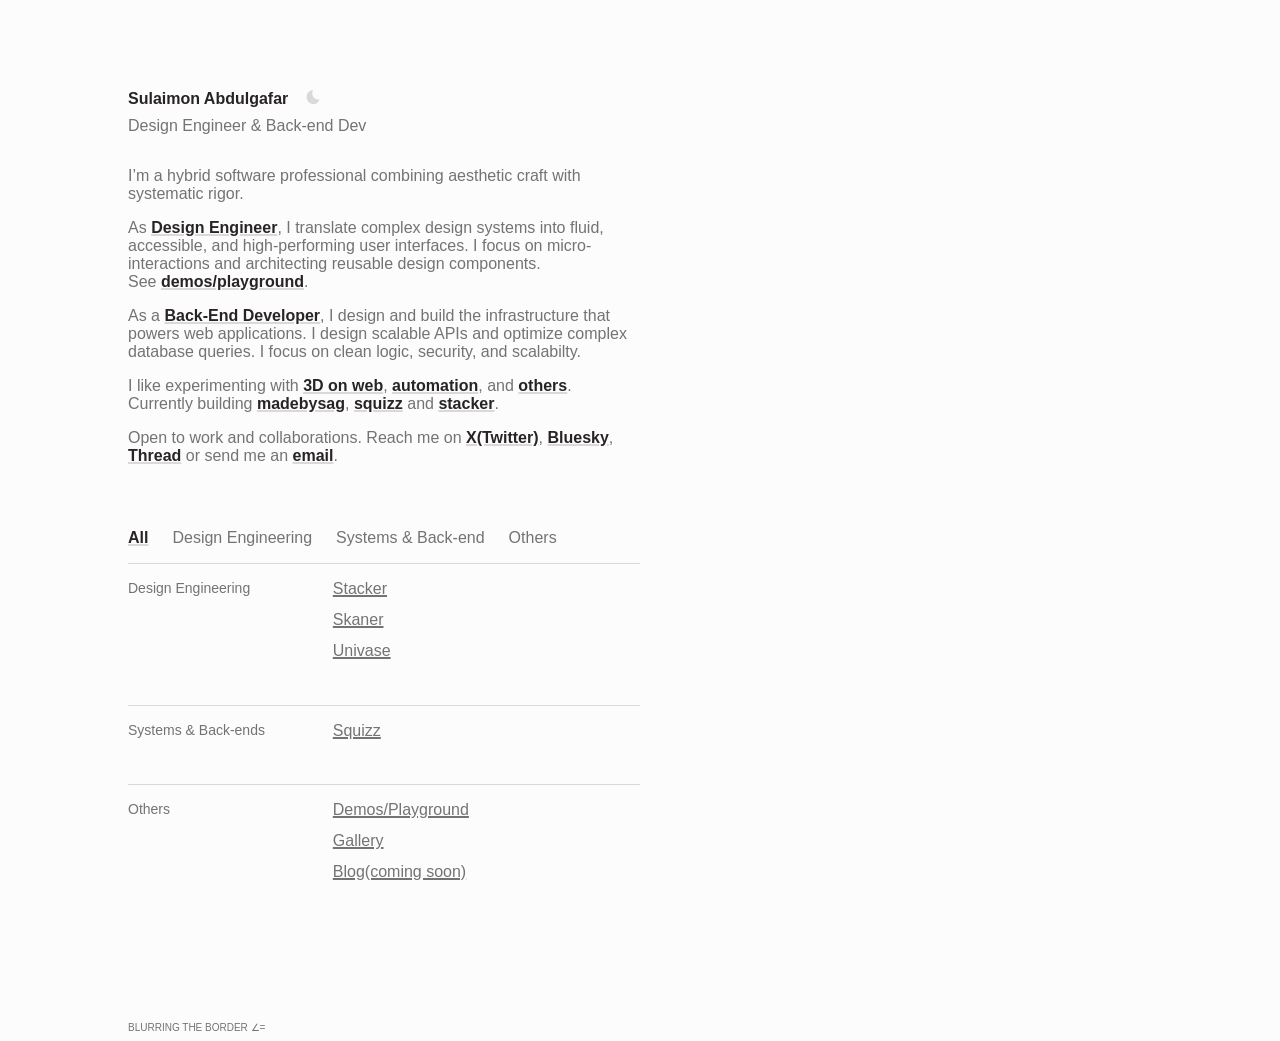
==== index.html @ b23f850d "Added Theme changing Functionality" ====
<!DOCTYPE html>
<html lang="en" class="">
<head>
    <meta charset="UTF-8">
    <meta name="viewport" content="width=device-width, initial-scale=1.0">
    <meta name="description" content="Sulaimon Abdulgafar, madebysag, design engineer, back-end developer, web developer, interactive web developer, full-stack developer, designer, website" >

    <link rel="stylesheet" href="./css/index.css">
    <script type="module" src="./js/index.js"></script>

    <title>Sulaimon Abdulgafar — Design Engineer & Back-end Dev</title>

</head>
<body >
    <header>
        <div >
            <h4 class="text-black" >Sulaimon Abdulgafar</h4>
            <button type="button" class="theme_toggle"><img src="./static/icons/moon.svg" alt="Theme Toggle" ></button>
        </div>
        <div><p>Design Engineer & Back-end Dev</p></div>
    </header>

    <main>
        <section>
            <p>I’m a hybrid software professional combining aesthetic craft with systematic rigor.</p>
            
            <p>As <a>Design Engineer</a>,  I translate complex design systems into fluid, accessible, and high-performing user interfaces. I focus on micro-interactions and architecting reusable design components. <br /> See <a>demos/playground</a>.</p>

            <p>As a <a>Back-End Developer</a>, I design and build the infrastructure that powers web applications. I design scalable APIs and optimize complex database queries. I focus on clean logic, security, and scalabilty.</p>

            <p>I like experimenting with <a>3D on web</a>, <a>automation</a>, and <a>others</a>. Currently building <a>madebysag</a>, <a>squizz</a> and <a>stacker</a>.</p>

            <p>Open to work and collaborations. Reach me on <a>X(Twitter)</a>, <a>Bluesky</a>, <a>Thread</a> or send me an <a>email</a>.</p>

        </section>

        <section class="projects">
            <nav>
                <ul>
                    <li><button class="active">All</button></li>
                    <li><button>Design Engineering</button></li>
                    <li><button>Systems & Back-end</button></li>
                    <li><button>Others</button></li>
                </ul>
            </nav>

            <div class="section">
                <div class="title"><p>Design Engineering</p></div>
                <div class="list">
                    <div><a href="">Stacker</a></div>
                    <div><a href="">Skaner</a></div>
                    <div><a href="">Univase</a></div>
                </div>
            </div>

            <div class="section">
                <div class="title"><p>Systems & Back-ends</p></div>
                <div class="list">
                    <div><a href="">Squizz</a></div>
                </div>
            </div>

            <div class="section">
                <div class="title"><p>Others</p></div>
                <div class="list">
                    <div><a href="">Demos/Playground</a></div>
                    <div><a href="">Gallery</a></div>
                    <div><a href="">Blog(coming soon)</a></div>
                </div>
            </div>

        </section>
    </main>

    <footer>BLURRING THE BORDER &angle;=</footer>
</body>
</html>
---- css/index.css ----
* {
    margin: 0;
    padding: 0;
    box-sizing: border-box;
    background-color: transparent;
    border: none;
    text-decoration: none;
    font-family: "Noto Sans", sans-serif;
    font-size: 16px;
    font-weight: 500;
    color: var(--grey);
}

:root {
    --grey: hsl(0, 0%, 45%);
    --grey-1: hsl(0, 0%, 85%);
    --grey-2: hsl(0, 0%, 98%);
    --black: hsl(0, 5%, 15%);
    
    background-color: hsl(0, 0%, 99%);
}

.dark-theme {
    --grey: hsl(0, 0%, 85%);
    --black: hsl(0, 0%, 98%);
    
    background-color: hsl(0, 5%, 15%);
}


button, a {
    cursor: pointer;
}

/* *
 * Page nav in playground and other pages
*/
nav.page_nav {
    padding: 3rem 10vw 0rem;
}

nav.page_nav a > span {
    text-decoration: underline;
    text-decoration-thickness: 2px;
    padding: 0.2rem 0.5rem;
}
    


/* 
 * Header
 
 */
header {
    padding: 10vh 10vw 1rem;
}

header > div:first-child {
    display: flex;
    margin-bottom: 0.2rem;
}

header > div:first-child > button {
    display: flex;
    align-items: center;
    justify-content: center;
    margin: -0.5rem 0.5rem 0rem;
    height: 2rem;
    width: 2rem;
    border-radius: 50%;
    overflow: hidden;
}

header > div:first-child > button:hover {
    border: var(--grey-1) 1px solid;
}

header h4 {
    color: var(--black);
    font-weight: 700;
}

/*
 * Main

 */
main {
    padding: 1rem 10vw 1rem; 
}

main > section {
    max-width: 512px;
}

main > section > p {
    margin-bottom: 1rem;
}

main > section > p > a {
    font-weight: 700;
    color: var(--black);
    text-decoration: underline;
    text-decoration-color: var(--grey-1);
    text-decoration-thickness: 2px;

}

main > section.projects {
    padding-top: 2rem;
    max-width: 512px;
}

main > section.projects > nav > ul {
    list-style: none;
    display: flex;
    padding: 1rem 0;
}

main > section.projects > nav > ul button {
    padding-right: 0.5rem;
    margin-right: 1rem;
}

main > section.projects > nav > ul button.active {
    font-weight: 700;
    color: var(--black);
    text-decoration: underline;
    text-decoration-color: var(--grey-1);
    text-decoration-thickness: 2px;
}

section.projects > div {
    border-top: var(--grey-1) 1px solid;
    display: grid;
    grid-template-columns: 2fr 3fr;
    padding: 1rem 0 2rem;
}

section.projects > div > .title p {
    font-size: 14px;
}

section.projects > div > .list a {
    display: inline-block;
    text-decoration: underline;
    text-decoration-thickness: 2px;
    padding-right: 0.5rem;
    margin-bottom:  0.8rem;
}

footer{
    font-size: 10px;
    padding: 5rem 10vw 0.5rem;
}



/* **
**  The Playground section
*/
.demos_display > section {
    padding: 3rem 10vw 0rem;
    max-width: 512px;
}

section.display_wrapper {
    margin: 3rem 10vw 0rem;
    padding: 0;
    border: var(--grey-1) 2px solid;
    border-radius: 10px;
    height: 80vh;
    max-width: 80vw;
    overflow: hidden;
}
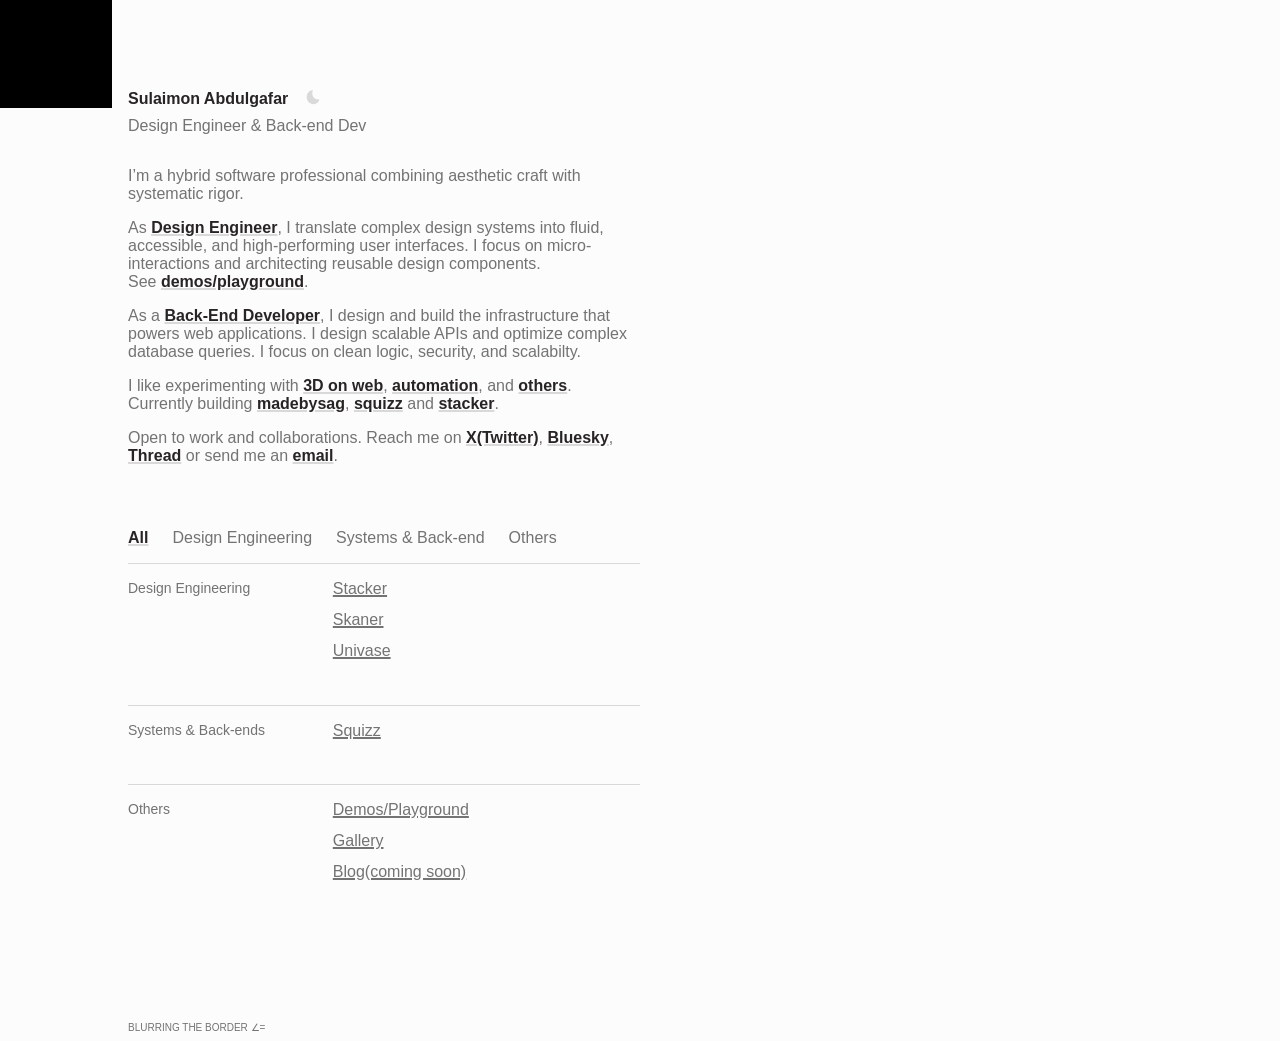
==== commit 63e0657f: "Add Tween.js Started Transistion animation" ====
--- a/index.html
+++ b/index.html
@@ -12,6 +12,10 @@
 
 </head>
 <body >
+    <div class="transistion_wrapper">
+        <canvas ></canvas>
+    </div>
+    
     <header>
         <div >
             <h4 class="text-black" >Sulaimon Abdulgafar</h4>
--- a/css/index.css
+++ b/css/index.css
@@ -44,7 +44,24 @@
     text-decoration-thickness: 2px;
     padding: 0.2rem 0.5rem;
 }
-    
+
+/**
+ ** The Transisition Div
+*/
+.transistion_wrapper {
+    width: 100%;
+    height: 100vh;
+    position: fixed;
+    top: 0;
+    left: 0;
+    pointer-events: none;
+}    
+
+.transistion_wrapper > canvas {
+    width: 100%;
+    height: 100%;
+}
+
 
 
 /* 
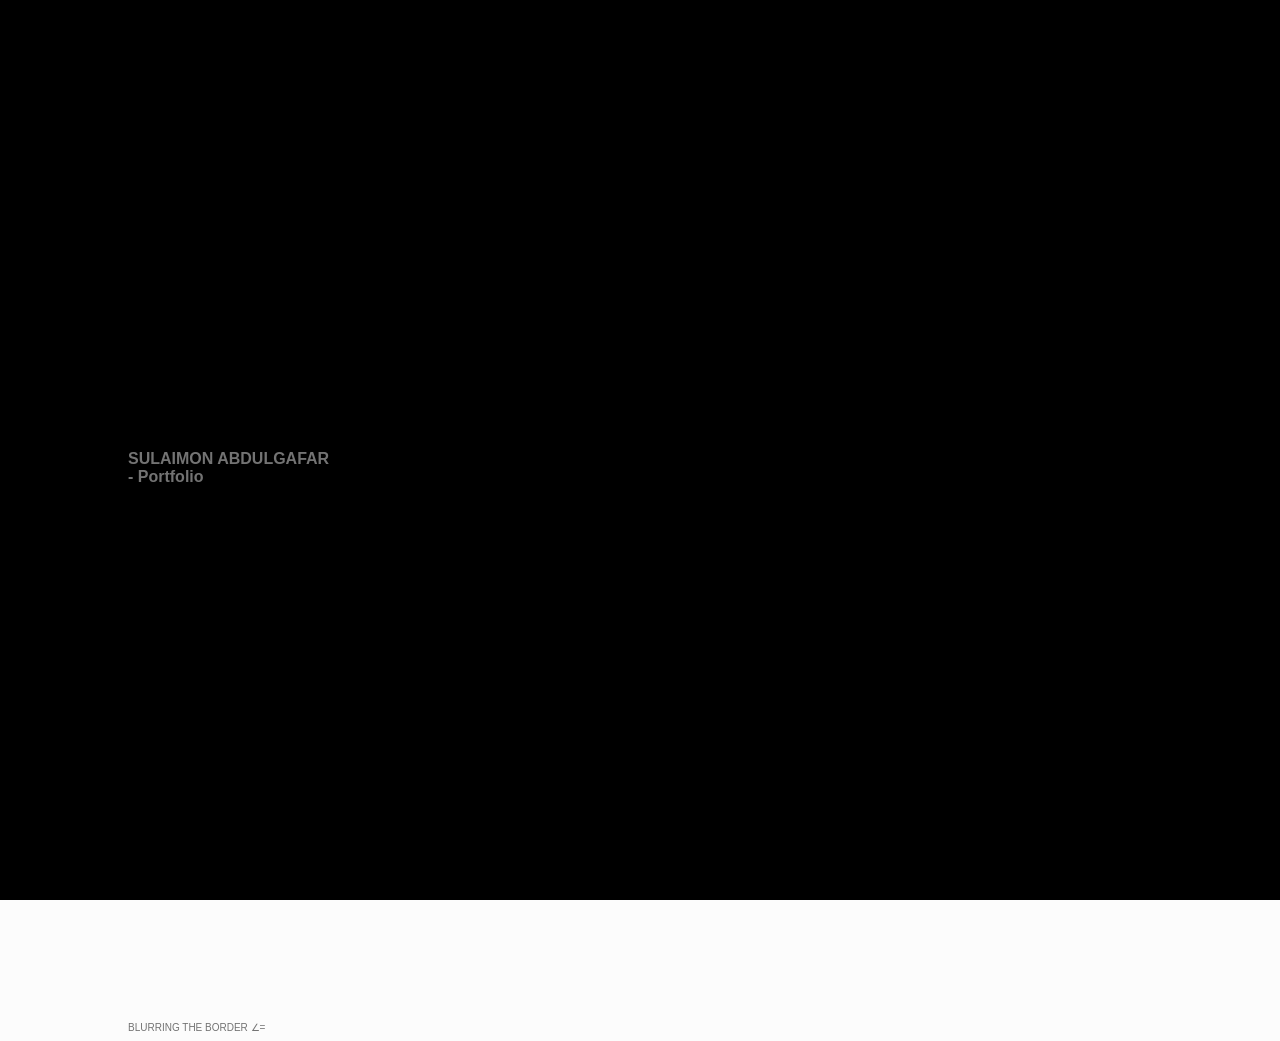
==== commit bbe8686d: "Completed the FadeIn and Fadeout transition, suitable for MPAs" ====
--- a/index.html
+++ b/index.html
@@ -1,5 +1,5 @@
 <!DOCTYPE html>
-<html lang="en" class="">
+<html lang="en" class="dark-them">
 <head>
     <meta charset="UTF-8">
     <meta name="viewport" content="width=device-width, initial-scale=1.0">
@@ -14,6 +14,7 @@
 <body >
     <div class="transistion_wrapper">
         <canvas ></canvas>
+        <h3 class="fade_content">SULAIMON ABDULGAFAR <br> - Portfolio</h3>
     </div>
     
     <header>
--- a/css/index.css
+++ b/css/index.css
@@ -18,6 +18,7 @@
     --black: hsl(0, 5%, 15%);
     
     background-color: hsl(0, 0%, 99%);
+    transition: background-color 0.2s ease-in;
 }
 
 .dark-theme {
@@ -55,6 +56,12 @@
     top: 0;
     left: 0;
     pointer-events: none;
+    background-color: hsl(0, 0%, 99%);
+    transition: opacity 1s ease-in;
+}    
+
+.dark-theme .transistion_wrapper {
+    background-color: hsl(0, 5%, 15%);
 }    
 
 .transistion_wrapper > canvas {
@@ -62,6 +69,18 @@
     height: 100%;
 }
 
+.transistion_wrapper > .fade_content {
+    position: fixed;
+    top: 50%;
+    left: 50%;
+    transform: translate(-50%);
+    width: 80%;
+    mix-blend-mode: difference;
+    font-size: 1rem;
+    font-weight: 700;
+    opacity: 0;
+    transition: opacity 0.8s ease-in;
+}
 
 
 /* 
@@ -169,23 +188,3 @@
     font-size: 10px;
     padding: 5rem 10vw 0.5rem;
 }
-
-
-
-/* **
-**  The Playground section
-*/
-.demos_display > section {
-    padding: 3rem 10vw 0rem;
-    max-width: 512px;
-}
-
-section.display_wrapper {
-    margin: 3rem 10vw 0rem;
-    padding: 0;
-    border: var(--grey-1) 2px solid;
-    border-radius: 10px;
-    height: 80vh;
-    max-width: 80vw;
-    overflow: hidden;
-}
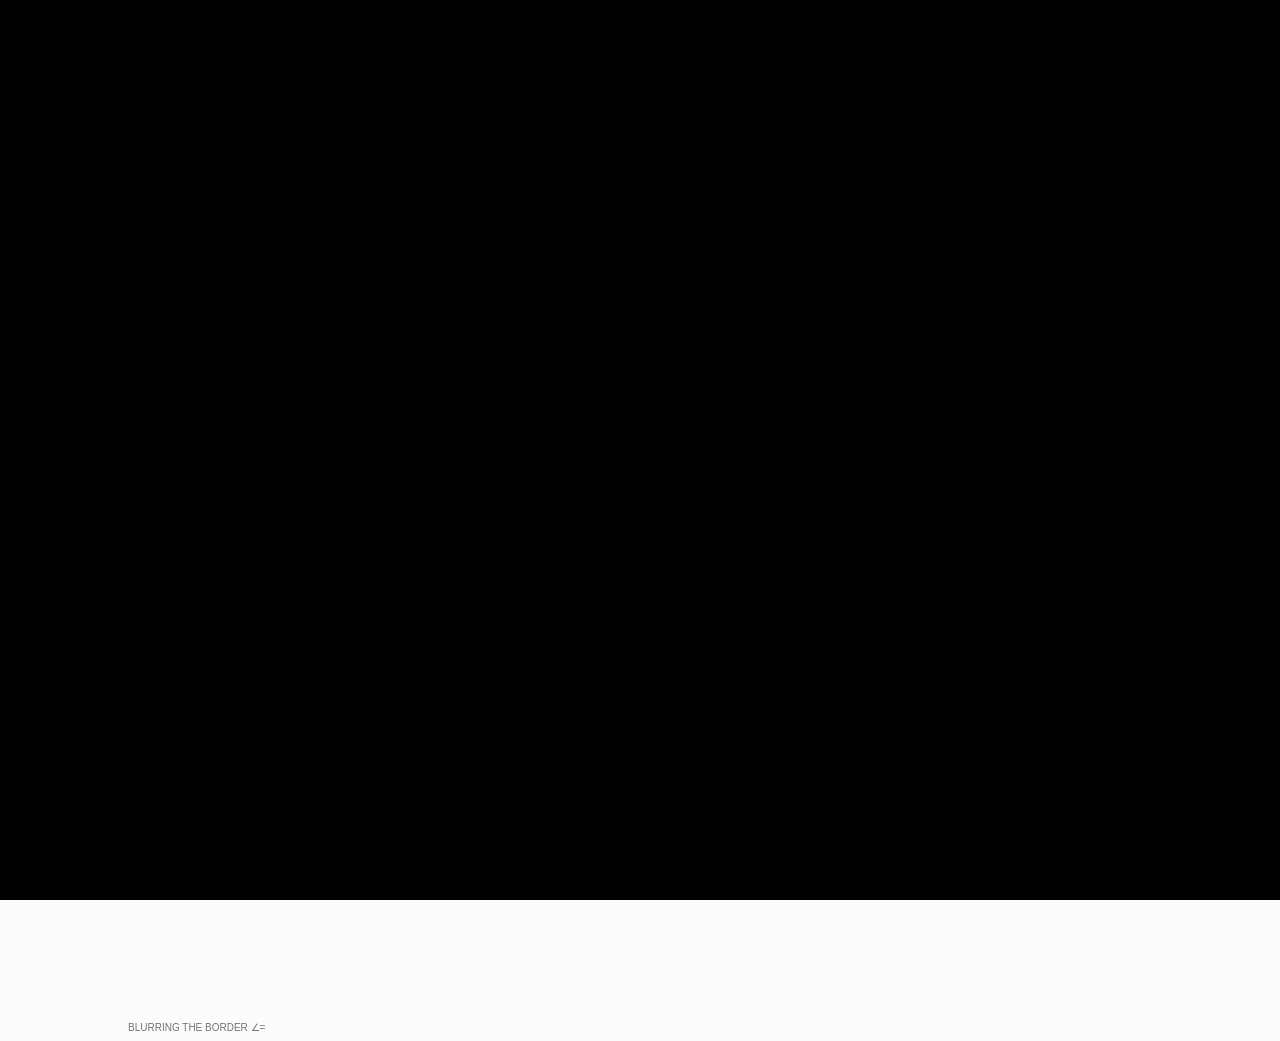
==== commit 47417d53: "Full screen animation now works perfectly" ====
--- a/index.html
+++ b/index.html
@@ -39,17 +39,17 @@
 
         </section>
 
-        <section class="projects">
+        <section class="projects table_list">
             <nav>
                 <ul>
-                    <li><button class="active">All</button></li>
-                    <li><button>Design Engineering</button></li>
-                    <li><button>Systems & Back-end</button></li>
-                    <li><button>Others</button></li>
+                    <li><button data-target-id="all" class="active table_nav">All</button></li>
+                    <li><button data-target-id="design" class="table_nav">Design Engineering</button></li>
+                    <li><button data-target-id="systems" class="table_nav">Systems & Back-end</button></li>
+                    <li><button data-target-id="others" class="table_nav">Others</button></li>
                 </ul>
             </nav>
 
-            <div class="section">
+            <div data-target="design" class="section">
                 <div class="title"><p>Design Engineering</p></div>
                 <div class="list">
                     <div><a href="">Stacker</a></div>
@@ -58,17 +58,17 @@
                 </div>
             </div>
 
-            <div class="section">
+            <div data-target="systems" class="section">
                 <div class="title"><p>Systems & Back-ends</p></div>
                 <div class="list">
                     <div><a href="">Squizz</a></div>
                 </div>
             </div>
 
-            <div class="section">
+            <div data-target="others" class="section">
                 <div class="title"><p>Others</p></div>
                 <div class="list">
-                    <div><a href="">Demos/Playground</a></div>
+                    <div><a href="/playground/">Demos/Playground</a></div>
                     <div><a href="">Gallery</a></div>
                     <div><a href="">Blog(coming soon)</a></div>
                 </div>
--- a/css/index.css
+++ b/css/index.css
@@ -40,6 +40,7 @@
     padding: 3rem 10vw 0rem;
 }
 
+nav.page_nav button > span,
 nav.page_nav a > span {
     text-decoration: underline;
     text-decoration-thickness: 2px;
@@ -50,6 +51,8 @@
  ** The Transisition Div
 */
 .transistion_wrapper {
+    /* opacity: 0; */
+    overflow: hidden;
     width: 100%;
     height: 100vh;
     position: fixed;
@@ -57,7 +60,7 @@
     left: 0;
     pointer-events: none;
     background-color: hsl(0, 0%, 99%);
-    transition: opacity 1s ease-in;
+    transition: opacity .5s ease-in;
 }    
 
 .dark-theme .transistion_wrapper {
@@ -79,7 +82,7 @@
     font-size: 1rem;
     font-weight: 700;
     opacity: 0;
-    transition: opacity 0.8s ease-in;
+    /* transition: opacity 0.8s ease-in; */
 }
 
 
@@ -94,6 +97,7 @@
 header > div:first-child {
     display: flex;
     margin-bottom: 0.2rem;
+    max-width: 512px;
 }
 
 header > div:first-child > button {
@@ -105,6 +109,7 @@
     width: 2rem;
     border-radius: 50%;
     overflow: hidden;
+    flex-shrink: 0;
 }
 
 header > div:first-child > button:hover {
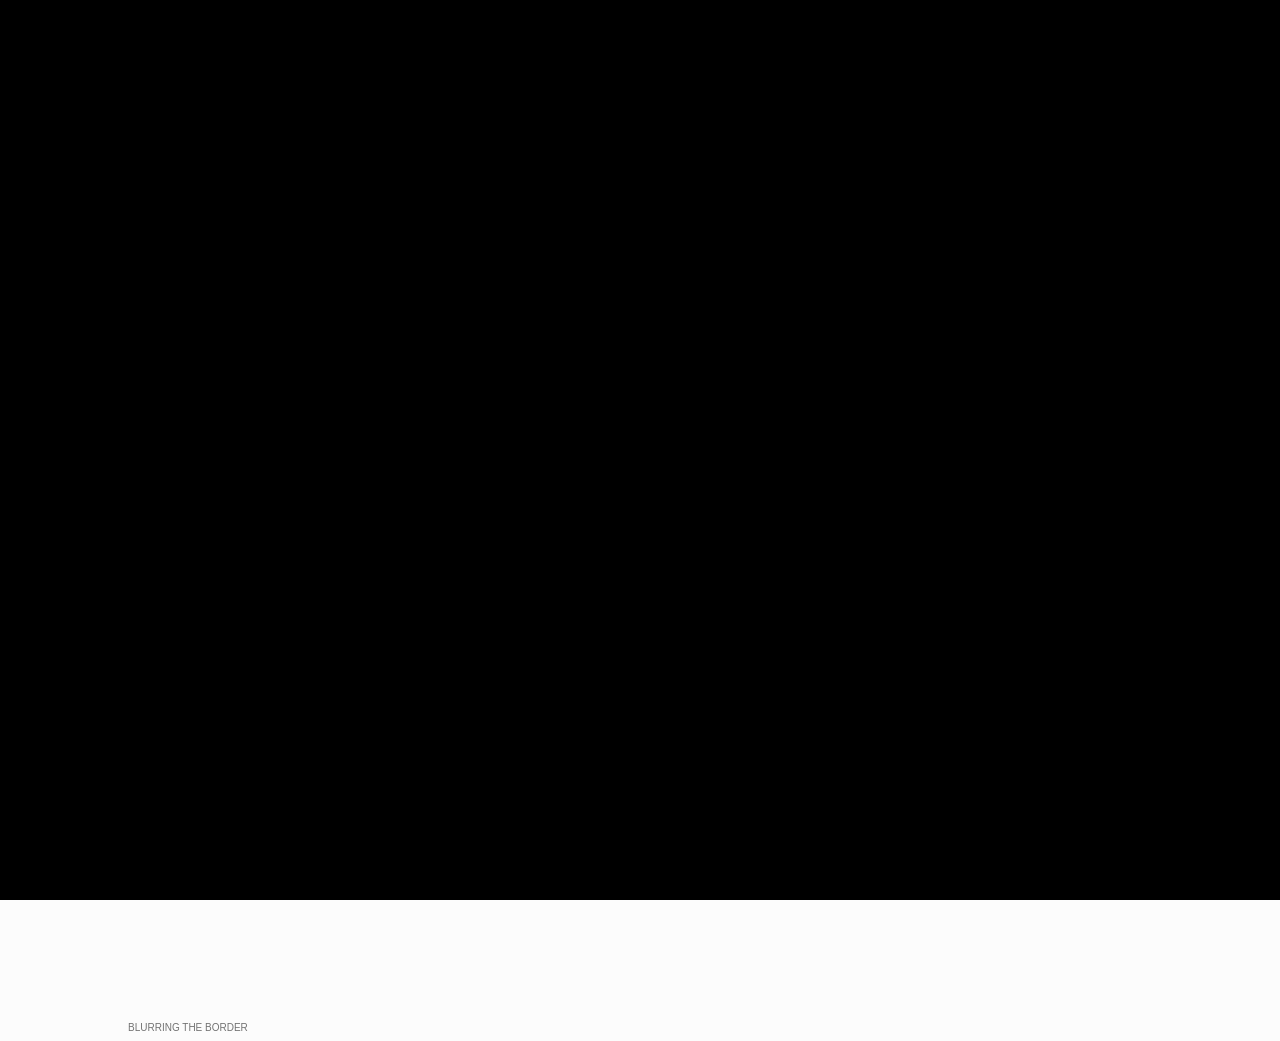
==== commit f5e02b34: "Added Animated Footer" ====
--- a/index.html
+++ b/index.html
@@ -77,6 +77,6 @@
         </section>
     </main>
 
-    <footer>BLURRING THE BORDER &angle;=</footer>
+    <footer>BLURRING THE BORDER </footer>
 </body>
 </html>
--- a/css/index.css
+++ b/css/index.css
@@ -192,4 +192,27 @@
 footer{
     font-size: 10px;
     padding: 5rem 10vw 0.5rem;
-}
+    animation: alternate;
+}
+
+footer::after{
+    content: "";
+    padding: 0 0.2rem;
+    display: inline-block;
+    animation: footer-anim 2s infinite;
+    animation-timing-function: steps(10);
+}
+
+@keyframes footer-anim {
+    0% { content: ">>>⋙⋙⋙»»=-∠=º" }
+    10% { content: ">>⋙⋙⋙»»=-∠=º>" }
+    20% { content: ">⋙⋙⋙»»=-∠=º>>" }
+    30% { content: "⋙⋙⋙»»=-∠=º>>>" }
+    40% { content: "⋙⋙»»=-∠=º>>>⋙" }
+    50% { content: "⋙»»=-∠=º>>>⋙⋙" }
+    60% { content: "»»=-∠=º>>>⋙⋙⋙" }
+    70% { content: "»=-∠=º>>>⋙⋙⋙»" }
+    80% { content: "=-∠=º>>>⋙⋙⋙»»" }
+    90% { content: "-∠=º>>>⋙⋙⋙»»=" }
+    100% { content: "=º>>>⋙⋙⋙»»=-∠" }
+}
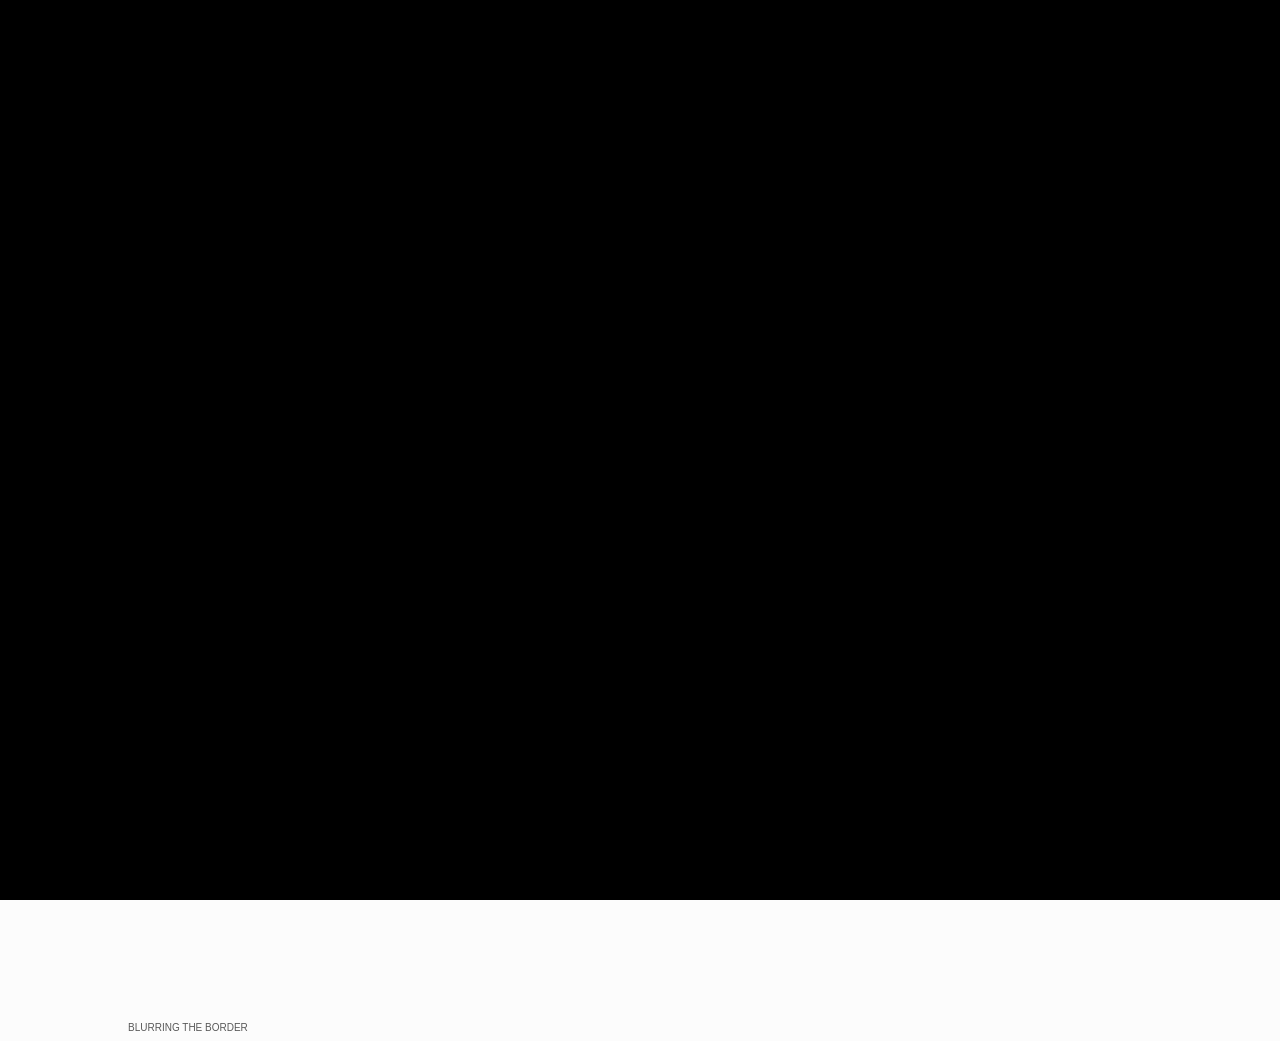
==== commit a1d274ba: "fixed dark theme colors, improved how code blocks are written" ====
--- a/index.html
+++ b/index.html
@@ -29,13 +29,13 @@
         <section>
             <p>I’m a hybrid software professional combining aesthetic craft with systematic rigor.</p>
             
-            <p>As <a>Design Engineer</a>,  I translate complex design systems into fluid, accessible, and high-performing user interfaces. I focus on micro-interactions and architecting reusable design components. <br /> See <a>demos/playground</a>.</p>
+            <p>As <a href="/coming-soon" class="coming-soon">Design Engineer</a>,  I translate complex design systems into fluid, accessible, and high-performing user interfaces. I focus on micro-interactions and architecting reusable design components. <br /> See <a href="/playground">demos/playground</a>.</p>
 
-            <p>As a <a>Back-End Developer</a>, I design and build the infrastructure that powers web applications. I design scalable APIs and optimize complex database queries. I focus on clean logic, security, and scalabilty.</p>
+            <p>As a <a href="/coming-soon" class="coming-soon">Back-End Developer</a>, I design and build the infrastructure that powers web applications. I design scalable APIs and optimize complex database queries. I focus on clean logic, security, and scalabilty.</p>
 
-            <p>I like experimenting with <a>3D on web</a>, <a>automation</a>, and <a>others</a>. Currently building <a>madebysag</a>, <a>squizz</a> and <a>stacker</a>.</p>
+            <p>I like experimenting with <a href="/coming-soon" class="coming-soon">3D on web(WebGl)</a>, <a href="/coming-soon" class="coming-soon">automation</a>, and <a href="/coming-soon" class="coming-soon">others</a>. Currently building <a href="/coming-soon" class="coming-soon">madebysag</a>, <a href="/coming-soon" class="coming-soon">squizz</a> and <a href="/coming-soon" class="coming-soon">stacker</a>.</p>
 
-            <p>Open to work and collaborations. Reach me on <a>X(Twitter)</a>, <a>Bluesky</a>, <a>Thread</a> or send me an <a>email</a>.</p>
+            <p>Open to work and collaborations. Reach me on <a href="/coming-soon" class="coming-soon">X(Twitter)</a>, <a href="/coming-soon" class="coming-soon">Bluesky</a>, <a href="/coming-soon" class="coming-soon">Thread</a> or send me an <a href="mailto:designbysag@gmail.com">email</a>.</p>
 
         </section>
 
@@ -52,25 +52,25 @@
             <div data-target="design" class="section">
                 <div class="title"><p>Design Engineering</p></div>
                 <div class="list">
-                    <div><a href="">Stacker</a></div>
-                    <div><a href="">Skaner</a></div>
-                    <div><a href="">Univase</a></div>
+                    <div><a href="/coming-soon" class="coming-soon">Stacker</a></div>
+                    <div><a href="/coming-soon" class="coming-soon">Skaner</a></div>
+                    <div><a href="https://madebysag.github.io/univase" >Univase</a></div>
                 </div>
             </div>
 
             <div data-target="systems" class="section">
                 <div class="title"><p>Systems & Back-ends</p></div>
                 <div class="list">
-                    <div><a href="">Squizz</a></div>
+                    <div><a href="squizz.madebysag.xyz">Squizz</a></div>
                 </div>
             </div>
 
             <div data-target="others" class="section">
                 <div class="title"><p>Others</p></div>
                 <div class="list">
-                    <div><a href="/playground/">Demos/Playground</a></div>
-                    <div><a href="">Gallery</a></div>
-                    <div><a href="">Blog(coming soon)</a></div>
+                    <div><a href="/playground/" class="">Demos/Playground</a></div>
+                    <div><a href="/coming-soon" class="coming-soon">Gallery</a></div>
+                    <div><a href="/coming-soon" class="coming-soon">Blog(coming soon)</a></div>
                 </div>
             </div>
 
--- a/css/index.css
+++ b/css/index.css
@@ -12,7 +12,8 @@
 }
 
 :root {
-    --grey: hsl(0, 0%, 45%);
+    /*--grey: hsl(0, 0%, 45%);*/
+    --grey: hsl(0, 0%, 35%);
     --grey-1: hsl(0, 0%, 85%);
     --grey-2: hsl(0, 0%, 98%);
     --black: hsl(0, 5%, 15%);
@@ -24,6 +25,8 @@
 .dark-theme {
     --grey: hsl(0, 0%, 85%);
     --black: hsl(0, 0%, 98%);
+    --grey-1: hsl(0, 0%, 45%);
+    --grey-2: hsl(0, 0%, 15%);
     
     background-color: hsl(0, 5%, 15%);
 }
@@ -32,6 +35,40 @@
 button, a {
     cursor: pointer;
 }
+
+/** 
+ * Utils Classes
+ * 
+ */
+.coming-soon {
+    position: relative;
+}
+
+.coming-soon::before {
+    content: "coming soon";
+    position: absolute;
+    background-color: var(--black);
+    color: var(--grey);
+    border-radius: 15px;
+    position: absolute;
+    transform: scale(.5, 0.7);
+    left: -20px;
+    top: -8px;
+    text-wrap: nowrap;
+    opacity: 0.5;
+    padding: 0px 3px;
+    z-index: -10;
+}
+
+.highlight {
+    font-weight: 500;
+    color: var(--grey);
+    background-color: var(--grey-1);
+    border-radius: 15px / 10px;
+    border: none;
+    padding: 0.1rem 0.3rem;
+}
+
 
 /* *
  * Page nav in playground and other pages
@@ -61,6 +98,7 @@
     pointer-events: none;
     background-color: hsl(0, 0%, 99%);
     transition: opacity .5s ease-in;
+    z-index: 10;
 }    
 
 .dark-theme .transistion_wrapper {
@@ -137,6 +175,7 @@
     margin-bottom: 1rem;
 }
 
+a.section-link,
 main > section > p > a {
     font-weight: 700;
     color: var(--black);
@@ -185,7 +224,7 @@
     display: inline-block;
     text-decoration: underline;
     text-decoration-thickness: 2px;
-    padding-right: 0.5rem;
+    padding: 0 0.5rem;
     margin-bottom:  0.8rem;
 }
 
@@ -199,19 +238,19 @@
     content: "";
     padding: 0 0.2rem;
     display: inline-block;
-    animation: footer-anim 2s infinite;
+    animation: footer-anim 2s alternate infinite;
     animation-timing-function: steps(10);
 }
 
 @keyframes footer-anim {
-    0% { content: ">>>⋙⋙⋙»»=-∠=º" }
-    10% { content: ">>⋙⋙⋙»»=-∠=º>" }
-    20% { content: ">⋙⋙⋙»»=-∠=º>>" }
-    30% { content: "⋙⋙⋙»»=-∠=º>>>" }
-    40% { content: "⋙⋙»»=-∠=º>>>⋙" }
-    50% { content: "⋙»»=-∠=º>>>⋙⋙" }
-    60% { content: "»»=-∠=º>>>⋙⋙⋙" }
-    70% { content: "»=-∠=º>>>⋙⋙⋙»" }
+    0% { content: "<<<⋘⋘⋘««=-∠=º" }
+    10% { content: "<<⋘⋘⋘««=-∠=º>" }
+    20% { content: "<⋘⋘⋘««=-∠=º>>" }
+    30% { content: "⋘⋘⋘««=-∠=º>>>" }
+    40% { content: "⋘⋘««=-∠=º>>>⋙" }
+    50% { content: "⋘««=-∠=º>>>⋙⋙" }
+    60% { content: "««=-∠=º>>>⋙⋙⋙" }
+    70% { content: "«=-∠=º>>>⋙⋙⋙»" }
     80% { content: "=-∠=º>>>⋙⋙⋙»»" }
     90% { content: "-∠=º>>>⋙⋙⋙»»=" }
     100% { content: "=º>>>⋙⋙⋙»»=-∠" }
